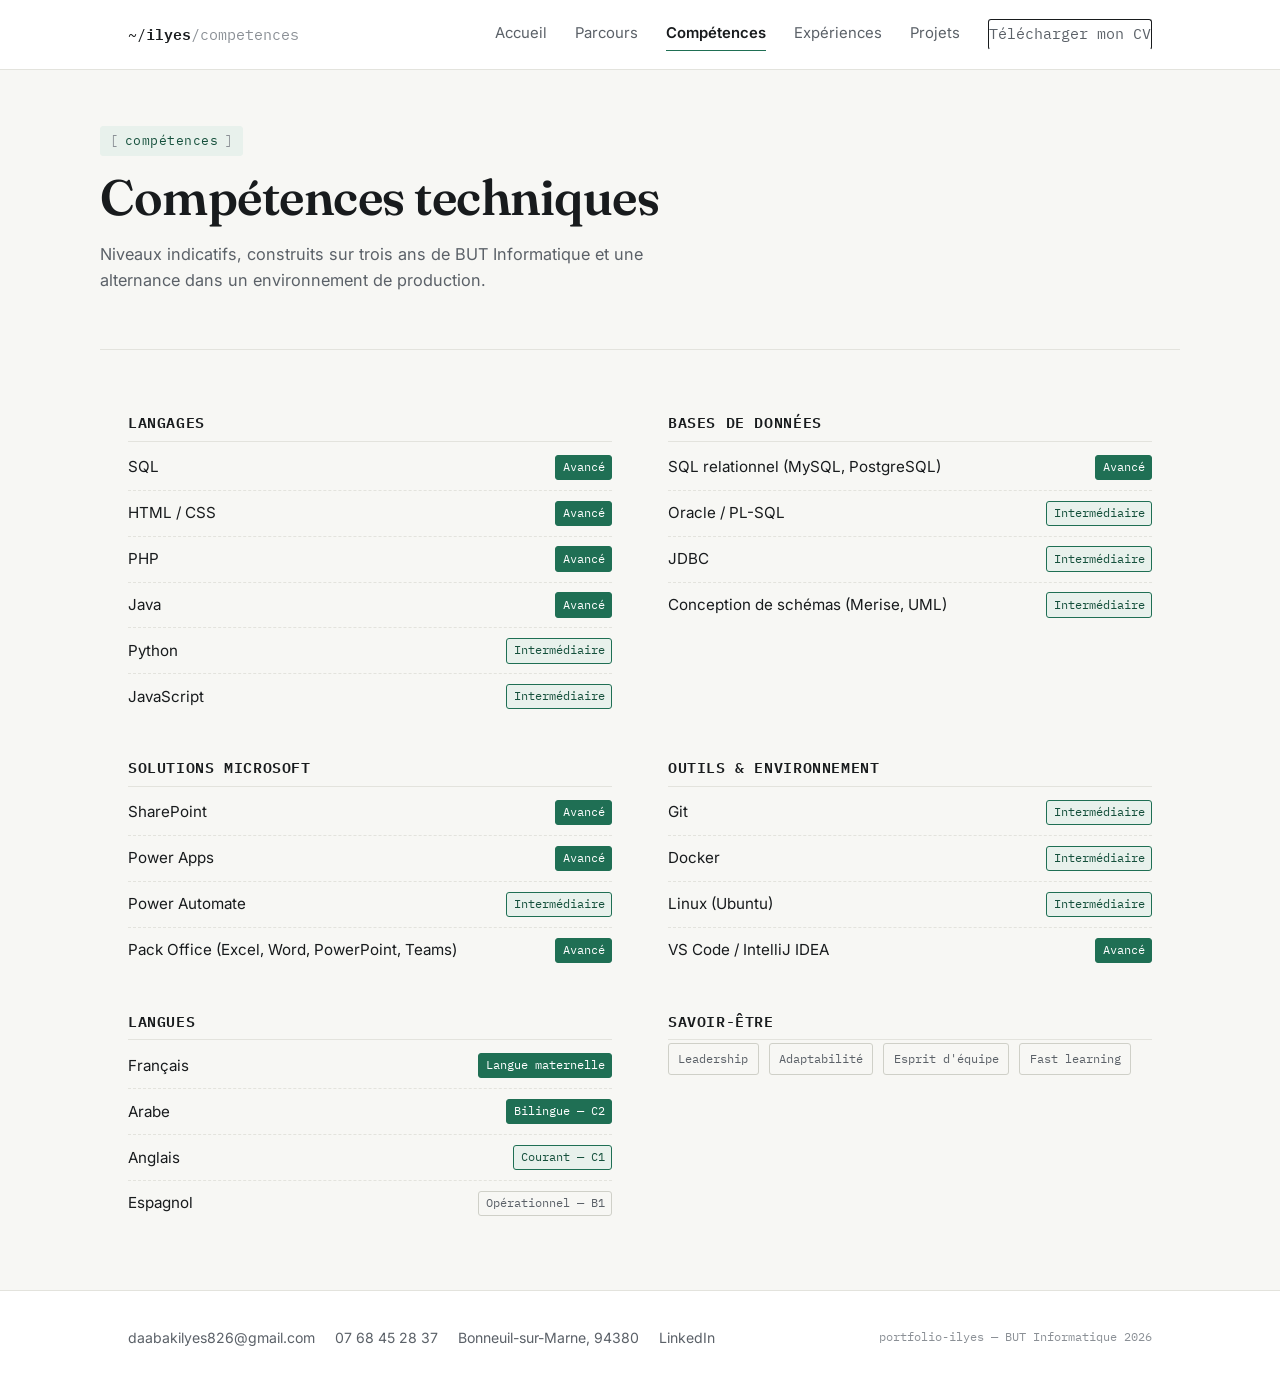
==== competences.html @ 2bcc943a "Premier commit du portfolio" ====
<!doctype html>
<html lang="fr">
<head>
<meta charset="UTF-8">
<meta name="viewport" content="width=device-width, initial-scale=1.0">
<title>Compétences — Daabak Ilyes</title>
<meta name="description" content="Langages, bases de données, outils Microsoft, outils de développement et langues maîtrisées par Daabak Ilyes.">
<link rel="preconnect" href="https://fonts.googleapis.com">
<link rel="preconnect" href="https://fonts.gstatic.com" crossorigin>
<link href="https://fonts.googleapis.com/css2?family=Fraunces:opsz,wght@9..144,300;9..144,600&family=Inter:wght@400;500;600&family=IBM+Plex+Mono:wght@400;500&display=swap" rel="stylesheet">
<link rel="stylesheet" href="assets/css/style.css">
</head>
<body>

<header class="site-header">
  <div class="nav-row">
    <div class="brand">~/<strong>ilyes</strong><span class="path-sep">/competences</span></div>
    <button class="nav-toggle" aria-expanded="false" aria-label="Ouvrir le menu">menu</button>
    <nav class="main-nav">
      <a href="index.html">Accueil</a>
      <a href="parcours.html">Parcours</a>
      <a href="competences.html" aria-current="page">Compétences</a>
      <a href="experiences.html">Expériences</a>
      <a href="projets.html">Projets</a>
      <a class="nav-cv" href="assets/docs/CV_Daabak_Ilyes.pdf" download>Télécharger mon CV</a>
    </nav>
  </div>
</header>

<main>

  <div class="page-head container">
    <span class="eyebrow">compétences</span>
    <h1>Compétences techniques</h1>
    <p>Niveaux indicatifs, construits sur trois ans de BUT Informatique et une alternance dans un environnement de production.</p>
  </div>

  <section class="section">
    <div class="container skills-grid">

      <div class="skill-group">
        <h3>Langages</h3>
        <div class="skill-row"><span>SQL</span><span class="level level-avance">Avancé</span></div>
        <div class="skill-row"><span>HTML / CSS</span><span class="level level-avance">Avancé</span></div>
        <div class="skill-row"><span>PHP</span><span class="level level-avance">Avancé</span></div>
        <div class="skill-row"><span>Java</span><span class="level level-avance">Avancé</span></div>
        <div class="skill-row"><span>Python</span><span class="level level-intermediaire">Intermédiaire</span></div>
        <div class="skill-row"><span>JavaScript</span><span class="level level-intermediaire">Intermédiaire</span></div>
      </div>

      <div class="skill-group">
        <h3>Bases de données</h3>
        <div class="skill-row"><span>SQL relationnel (MySQL, PostgreSQL)</span><span class="level level-avance">Avancé</span></div>
        <div class="skill-row"><span>Oracle / PL-SQL</span><span class="level level-intermediaire">Intermédiaire</span></div>
        <div class="skill-row"><span>JDBC</span><span class="level level-intermediaire">Intermédiaire</span></div>
        <div class="skill-row"><span>Conception de schémas (Merise, UML)</span><span class="level level-intermediaire">Intermédiaire</span></div>
      </div>

      <div class="skill-group">
        <h3>Solutions Microsoft</h3>
        <div class="skill-row"><span>SharePoint</span><span class="level level-avance">Avancé</span></div>
        <div class="skill-row"><span>Power Apps</span><span class="level level-avance">Avancé</span></div>
        <div class="skill-row"><span>Power Automate</span><span class="level level-intermediaire">Intermédiaire</span></div>
        <div class="skill-row"><span>Pack Office (Excel, Word, PowerPoint, Teams)</span><span class="level level-avance">Avancé</span></div>
      </div>

      <div class="skill-group">
        <h3>Outils & environnement</h3>
        <div class="skill-row"><span>Git</span><span class="level level-intermediaire">Intermédiaire</span></div>
        <div class="skill-row"><span>Docker</span><span class="level level-intermediaire">Intermédiaire</span></div>
        <div class="skill-row"><span>Linux (Ubuntu)</span><span class="level level-intermediaire">Intermédiaire</span></div>
        <div class="skill-row"><span>VS Code / IntelliJ IDEA</span><span class="level level-avance">Avancé</span></div>
      </div>

      <div class="skill-group">
        <h3>Langues</h3>
        <div class="skill-row"><span>Français</span><span class="level level-avance">Langue maternelle</span></div>
        <div class="skill-row"><span>Arabe</span><span class="level level-avance">Bilingue — C2</span></div>
        <div class="skill-row"><span>Anglais</span><span class="level level-intermediaire">Courant — C1</span></div>
        <div class="skill-row"><span>Espagnol</span><span class="level level-debutant">Opérationnel — B1</span></div>
      </div>

      <div class="skill-group">
        <h3>Savoir-être</h3>
        <div class="tagrow">
          <span class="tag">Leadership</span>
          <span class="tag">Adaptabilité</span>
          <span class="tag">Esprit d'équipe</span>
          <span class="tag">Fast learning</span>
        </div>
      </div>

    </div>
  </section>

</main>

<footer class="site-footer">
  <div class="container footer-grid">
    <div class="footer-contacts">
      <a href="mailto:daabakilyes826@gmail.com">daabakilyes826@gmail.com</a>
      <a href="tel:+33768452837">07 68 45 28 37</a>
      <span>Bonneuil-sur-Marne, 94380</span>
      <a href="https://www.linkedin.com/in/ilyes-daabak/" target="_blank" rel="noopener">LinkedIn</a>
    </div>
    <div class="footer-meta">portfolio-ilyes — BUT Informatique 2026</div>
  </div>
</footer>

<script src="assets/js/main.js"></script>
</body>
</html>
---- assets/css/style.css ----
/* =========================================================
   Daabak Ilyes — Portfolio
   Direction : sobre / académique, accents "data" (parcours AGED)
   ========================================================= */

:root{
  --bg:        #f7f7f4;
  --surface:   #ffffff;
  --ink:       #181b1d;
  --ink-soft:  #5b6168;
  --ink-faint: #8b9096;
  --line:      #e3e3dd;
  --line-strong: #cfd0c8;
  --accent:    #1f6f54;
  --accent-ink:#15503c;
  --accent-soft: #e8f1ec;
  --amber:     #b5712c;
  --amber-soft:#f6ece0;

  --font-display: "Fraunces", "Iowan Old Style", Georgia, serif;
  --font-body: "Inter", -apple-system, BlinkMacSystemFont, "Segoe UI", sans-serif;
  --font-mono: "IBM Plex Mono", "SFMono-Regular", Consolas, monospace;

  --maxw: 1080px;
  --radius: 3px;
}

*,*::before,*::after{ box-sizing:border-box; }
html{ scroll-behavior:smooth; }

body{
  margin:0;
  background:var(--bg);
  color:var(--ink);
  font-family:var(--font-body);
  font-size:16px;
  line-height:1.6;
  -webkit-font-smoothing:antialiased;
}

img{ max-width:100%; height:auto; display:block; }

a{ color:inherit; text-decoration:none; }

h1,h2,h3{
  font-family:var(--font-display);
  font-weight:600;
  line-height:1.15;
  margin:0 0 .5em;
  letter-spacing:-0.01em;
}

h1{ font-size:clamp(2.1rem, 4vw, 3.1rem); }
h2{ font-size:clamp(1.5rem, 2.6vw, 2rem); }
h3{ font-size:1.15rem; font-weight:600; }

p{ margin:0 0 1em; color:var(--ink-soft); }

.container{
  max-width:var(--maxw);
  margin:0 auto;
  padding:0 28px;
}

/* visible keyboard focus everywhere */
a:focus-visible, button:focus-visible, summary:focus-visible{
  outline:2px solid var(--accent);
  outline-offset:3px;
}

@media (prefers-reduced-motion: reduce){
  *{ animation:none !important; transition:none !important; scroll-behavior:auto !important; }
}

/* -----------------------------------------------------------
   Eyebrow / signature element : balise façon clé de données
   ----------------------------------------------------------- */
.eyebrow{
  display:inline-flex;
  align-items:center;
  gap:.5em;
  font-family:var(--font-mono);
  font-size:.8rem;
  letter-spacing:.04em;
  color:var(--accent-ink);
  background:var(--accent-soft);
  border:1px solid var(--accent-soft);
  padding:.3em .7em;
  border-radius:var(--radius);
  margin-bottom:1em;
}
.eyebrow::before{ content:"["; color:var(--ink-faint); }
.eyebrow::after{ content:"]"; color:var(--ink-faint); }

/* -----------------------------------------------------------
   Header / navigation — façon chemin de fichier
   ----------------------------------------------------------- */
.site-header{
  border-bottom:1px solid var(--line);
  background:var(--surface);
  position:sticky;
  top:0;
  z-index:20;
}
.nav-row{
  display:flex;
  align-items:center;
  justify-content:space-between;
  gap:24px;
  padding:18px 28px;
  max-width:var(--maxw);
  margin:0 auto;
}
.brand{
  font-family:var(--font-mono);
  font-size:.95rem;
  color:var(--ink);
  white-space:nowrap;
}
.brand .path-sep{ color:var(--ink-faint); }
.brand strong{ font-weight:600; }

.nav-toggle{
  display:none;
  font-family:var(--font-mono);
  font-size:.85rem;
  background:none;
  border:1px solid var(--line-strong);
  border-radius:var(--radius);
  padding:.45em .8em;
  color:var(--ink);
  cursor:pointer;
}

nav.main-nav{
  display:flex;
  align-items:center;
  gap:28px;
  flex-wrap:wrap;
}
nav.main-nav a{
  font-size:.93rem;
  color:var(--ink-soft);
  padding:4px 0;
  border-bottom:1px solid transparent;
}
nav.main-nav a:hover{ color:var(--ink); }
nav.main-nav a[aria-current="page"]{
  color:var(--ink);
  font-weight:600;
  border-bottom:1px solid var(--accent);
}
.nav-cv{
  font-family:var(--font-mono);
  font-size:.82rem;
  border:1px solid var(--ink);
  padding:.5em 1em;
  border-radius:var(--radius);
  white-space:nowrap;
  display:inline-flex;
  align-items:center;
  line-height:1.4;
  box-sizing:border-box;
}
.nav-cv:hover{ background:var(--ink); color:var(--surface); }

@media (max-width:760px){
  .nav-toggle{ display:inline-block; }
  nav.main-nav{
    display:none;
    flex-direction:column;
    align-items:flex-start;
    gap:14px;
    width:100%;
    padding:16px 28px 22px;
    border-top:1px solid var(--line);
  }
  nav.main-nav.is-open{ display:flex; }
  .nav-row{ flex-wrap:wrap; }
}

/* -----------------------------------------------------------
   Hero
   ----------------------------------------------------------- */
.hero{
  padding:64px 0 56px;
  border-bottom:1px solid var(--line);
}
.hero-grid{
  display:grid;
  grid-template-columns:1.1fr .9fr;
  gap:48px;
  align-items:center;
}
.hero h1{ margin-bottom:.2em; }
.hero .role{
  font-family:var(--font-mono);
  font-size:1rem;
  color:var(--accent-ink);
  margin-bottom:1.1em;
}
.hero p.lead{
  font-size:1.05rem;
  max-width:46ch;
}
.cta-row{
  display:flex;
  gap:14px;
  flex-wrap:wrap;
  margin-top:1.6em;
}
.btn{
  font-family:var(--font-mono);
  font-size:.88rem;
  padding:.8em 1.3em;
  border-radius:var(--radius);
  border:1px solid var(--ink);
  display:inline-block;
}
.btn-primary{ background:var(--ink); color:var(--surface); }
.btn-primary:hover{ background:var(--accent-ink); border-color:var(--accent-ink); }
.btn-ghost{ background:transparent; color:var(--ink); }
.btn-ghost:hover{ border-color:var(--accent); color:var(--accent-ink); }

.portrait-frame{
  border:1px solid var(--line-strong);
  border-radius:var(--radius);
  padding:10px;
  background:var(--surface);
}
.portrait-frame img{ border-radius:2px; }

@media (max-width:760px){
  .hero-grid{ grid-template-columns:1fr; }
  .portrait-frame{ max-width:320px; margin:0 auto; }
}

/* -----------------------------------------------------------
   Stat table (style "table de données")
   ----------------------------------------------------------- */
.stat-table{
  display:grid;
  grid-template-columns:repeat(4,1fr);
  border-top:1px solid var(--line);
  border-left:1px solid var(--line);
}
.stat-cell{
  border-right:1px solid var(--line);
  border-bottom:1px solid var(--line);
  padding:20px 18px;
  background:var(--surface);
}
.stat-cell .num{
  font-family:var(--font-mono);
  font-size:1.7rem;
  color:var(--accent-ink);
  display:block;
}
.stat-cell .label{
  font-size:.85rem;
  color:var(--ink-soft);
}
@media (max-width:700px){
  .stat-table{ grid-template-columns:repeat(2,1fr); }
}

/* -----------------------------------------------------------
   Generic section
   ----------------------------------------------------------- */
.section{ padding:64px 0; }
.section + .section{ border-top:1px solid var(--line); }
.section-head{ max-width:62ch; margin-bottom:2.4em; }
.section-head p{ font-size:1.02rem; }

/* -----------------------------------------------------------
   Timeline (parcours / expériences)
   ----------------------------------------------------------- */
.timeline{
  border-left:1px solid var(--line-strong);
  margin-left:6px;
}
.tl-item{
  position:relative;
  padding:0 0 44px 32px;
}
.tl-item:last-child{ padding-bottom:4px; }
.tl-item::before{
  content:"";
  position:absolute;
  left:-5px;
  top:6px;
  width:9px;
  height:9px;
  border-radius:50%;
  background:var(--surface);
  border:2px solid var(--accent);
}
.tl-item.is-current::before{ background:var(--accent); }
.tl-date{
  font-family:var(--font-mono);
  font-size:.85rem;
  color:var(--accent-ink);
  background:var(--accent-soft);
  display:inline-block;
  padding:.2em .6em;
  border-radius:var(--radius);
  margin-bottom:.6em;
}
.tl-item h3{ margin-bottom:.2em; }
.tl-org{
  font-size:.92rem;
  color:var(--ink-soft);
  margin-bottom:.7em;
}
.tl-item ul{ margin:.6em 0 0; padding-left:1.1em; color:var(--ink-soft); }
.tl-item li{ margin-bottom:.35em; }
.tag-current{
  font-family:var(--font-mono);
  font-size:.72rem;
  color:var(--amber);
  border:1px solid var(--amber);
  background:var(--amber-soft);
  padding:.1em .5em;
  border-radius:var(--radius);
  margin-left:.6em;
  vertical-align:middle;
}

/* -----------------------------------------------------------
   Compétences — listes type "table de données" + badges
   ----------------------------------------------------------- */
.skills-grid{
  display:grid;
  grid-template-columns:1fr 1fr;
  gap:40px 56px;
}
.skill-group h3{
  font-family:var(--font-mono);
  font-size:.95rem;
  text-transform:uppercase;
  letter-spacing:.04em;
  color:var(--ink);
  border-bottom:1px solid var(--line);
  padding-bottom:.6em;
  margin-bottom:.2em;
}
.skill-row{
  display:flex;
  align-items:center;
  justify-content:space-between;
  padding:.65em 0;
  border-bottom:1px dashed var(--line);
  font-size:.95rem;
}
.skill-row:last-child{ border-bottom:none; }
.level{
  font-family:var(--font-mono);
  font-size:.74rem;
  padding:.18em .55em;
  border-radius:var(--radius);
  white-space:nowrap;
  border:1px solid var(--line-strong);
  color:var(--ink-soft);
}
.level-avance{ background:var(--accent); border-color:var(--accent); color:#fff; }
.level-intermediaire{ background:var(--accent-soft); border-color:var(--accent); color:var(--accent-ink); }
.level-debutant{ background:transparent; }

.tagrow{ display:flex; flex-wrap:wrap; gap:10px; }
.tagrow .tag{
  font-family:var(--font-mono);
  font-size:.78rem;
  padding:.4em .75em;
  border:1px solid var(--line-strong);
  border-radius:var(--radius);
  color:var(--ink-soft);
}

@media (max-width:760px){
  .skills-grid{ grid-template-columns:1fr; }
}

/* -----------------------------------------------------------
   Projets — cartes
   ----------------------------------------------------------- */
.card-grid{
  display:grid;
  grid-template-columns:1fr 1fr;
  gap:24px;
}
.card{
  background:var(--surface);
  border:1px solid var(--line);
  border-radius:var(--radius);
  padding:26px 26px 22px;
  display:flex;
  flex-direction:column;
}
.card:hover{ border-color:var(--accent); }
.card .card-eyebrow{
  font-family:var(--font-mono);
  font-size:.74rem;
  color:var(--ink-faint);
  margin-bottom:.6em;
}
.card h3{ margin-bottom:.5em; }
.card p{ font-size:.94rem; flex:1; }
.stack{
  display:flex;
  flex-wrap:wrap;
  gap:8px;
  margin-top:1em;
  padding-top:1em;
  border-top:1px dashed var(--line);
}
.stack span{
  font-family:var(--font-mono);
  font-size:.72rem;
  color:var(--ink-soft);
  background:var(--bg);
  border:1px solid var(--line);
  padding:.25em .55em;
  border-radius:var(--radius);
}
@media (max-width:760px){
  .card-grid{ grid-template-columns:1fr; }
}

/* -----------------------------------------------------------
   About block (index)
   ----------------------------------------------------------- */
.about-grid{
  display:grid;
  grid-template-columns:.8fr 1.2fr;
  gap:48px;
}
.about-grid h2{ margin-bottom:.6em; }
.interests{
  margin-top:1.4em;
  padding-top:1.4em;
  border-top:1px solid var(--line);
}
.interests .label{
  font-family:var(--font-mono);
  font-size:.78rem;
  color:var(--ink-faint);
  margin-bottom:.7em;
  display:block;
}
@media (max-width:760px){
  .about-grid{ grid-template-columns:1fr; }
}

/* -----------------------------------------------------------
   Footer
   ----------------------------------------------------------- */
.site-footer{
  border-top:1px solid var(--line);
  background:var(--surface);
  padding:36px 0 28px;
  margin-top:0;
}
.footer-grid{
  display:flex;
  justify-content:space-between;
  flex-wrap:wrap;
  gap:24px;
  font-size:.88rem;
  color:var(--ink-soft);
}
.footer-grid a:hover{ color:var(--accent-ink); }
.footer-meta{
  font-family:var(--font-mono);
  font-size:.78rem;
  color:var(--ink-faint);
}
.footer-contacts{
  display:flex;
  gap:20px;
  flex-wrap:wrap;
}

/* page-top spacer for non-hero pages */
.page-head{
  padding:56px 0 40px;
  border-bottom:1px solid var(--line);
}
.page-head h1{ margin-bottom:.3em; }
.page-head p{ max-width:60ch; font-size:1.02rem; }
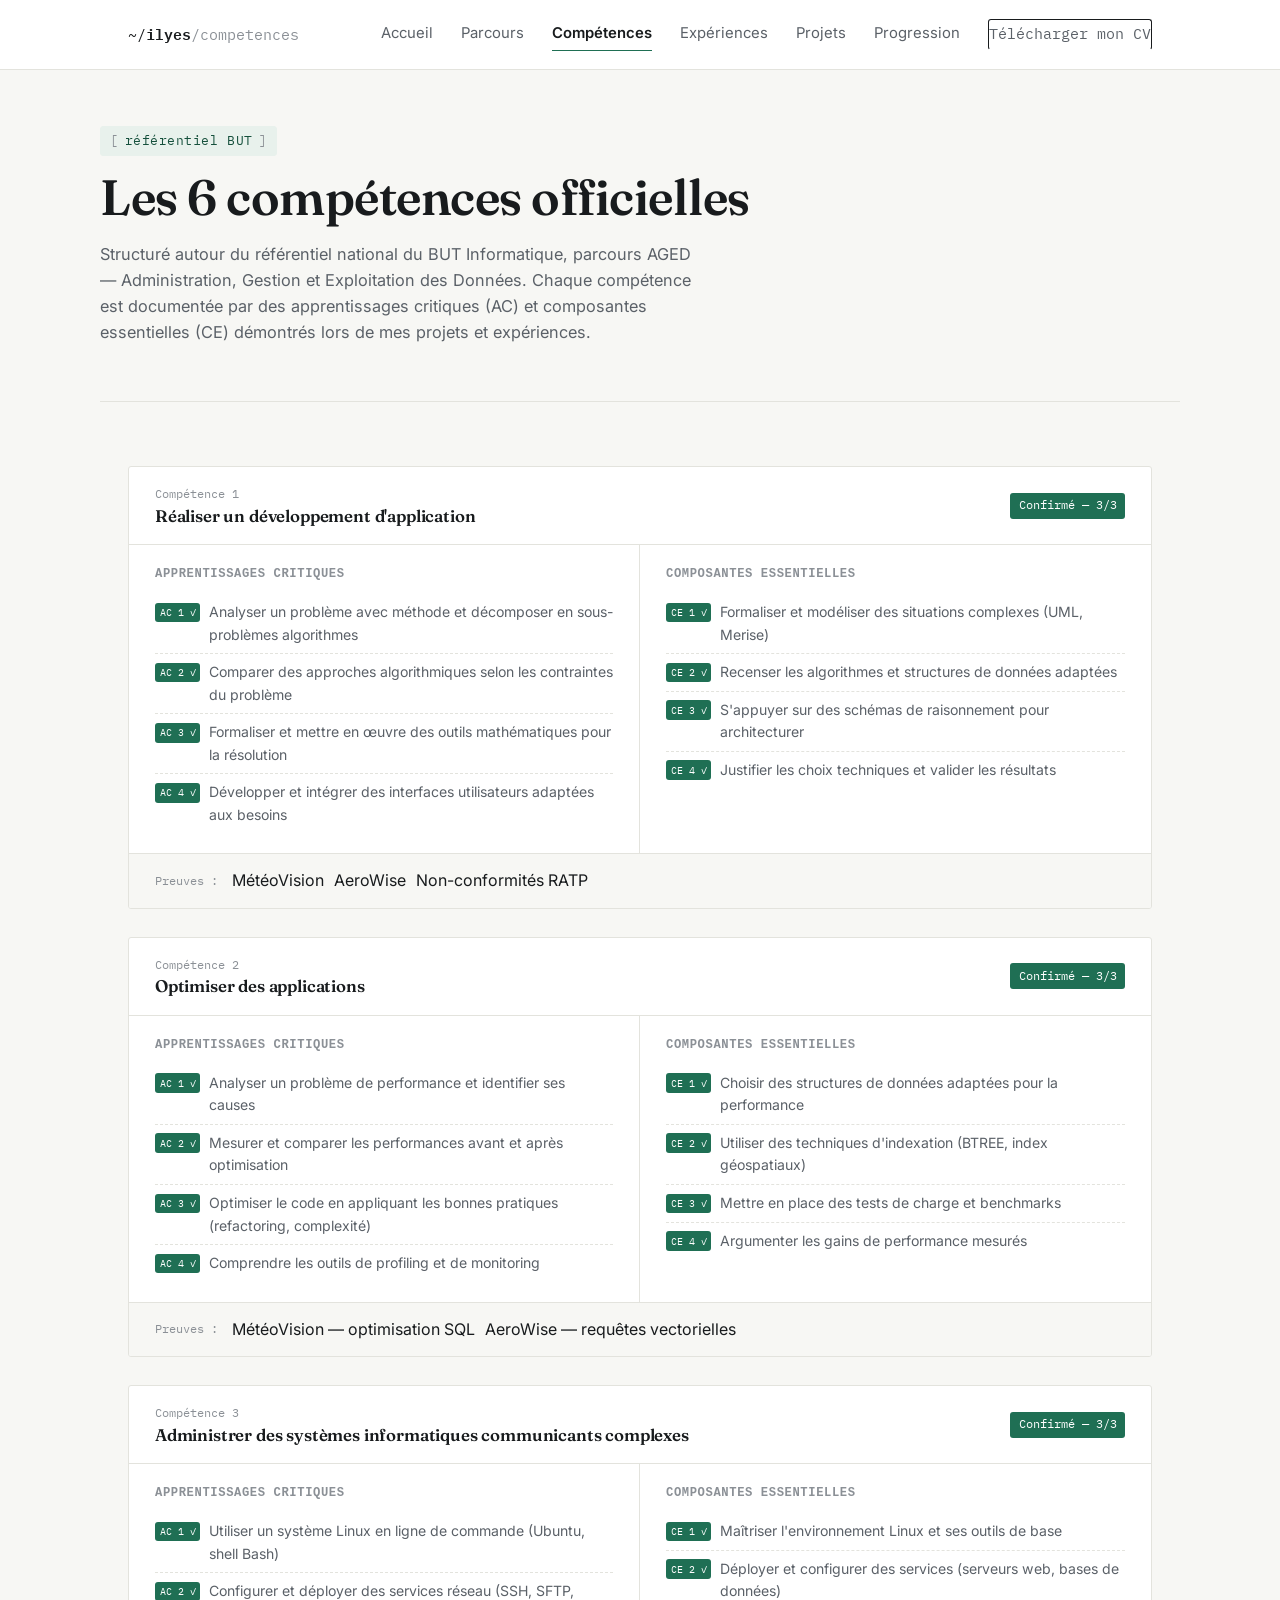
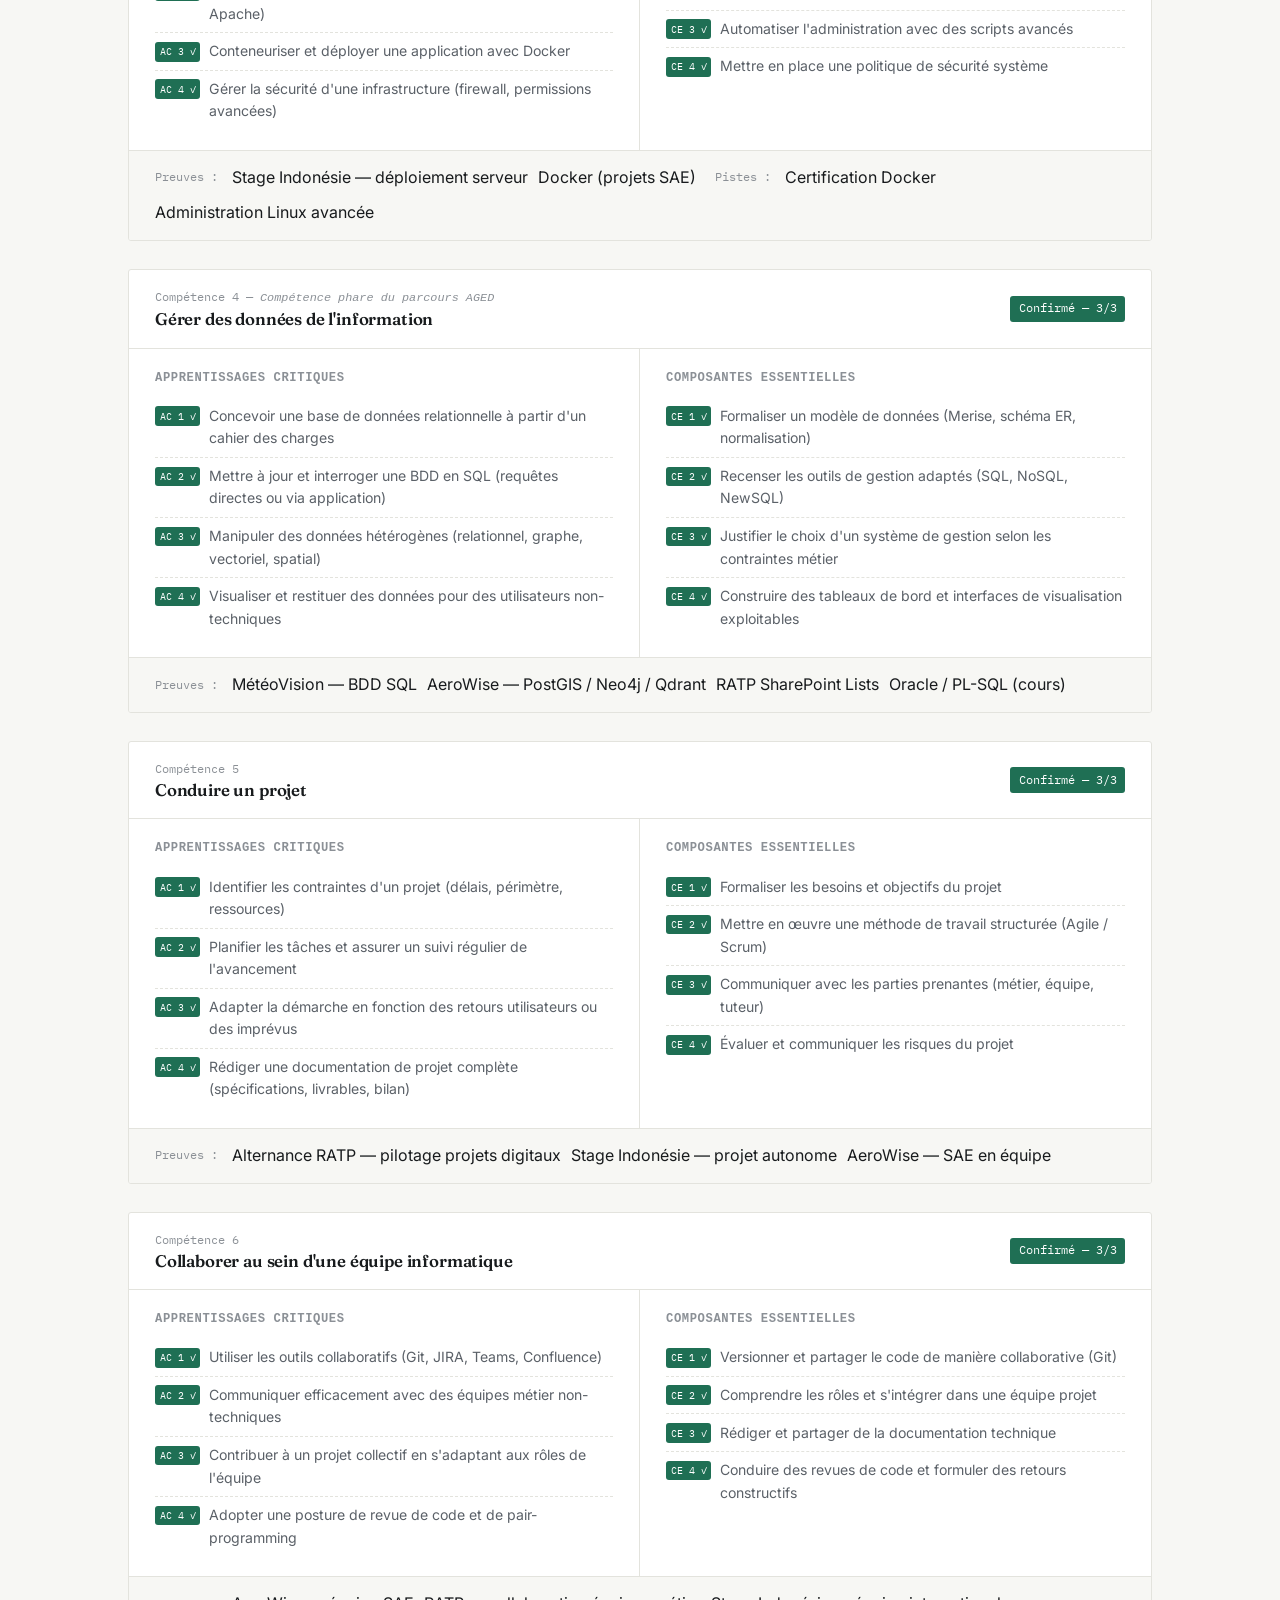
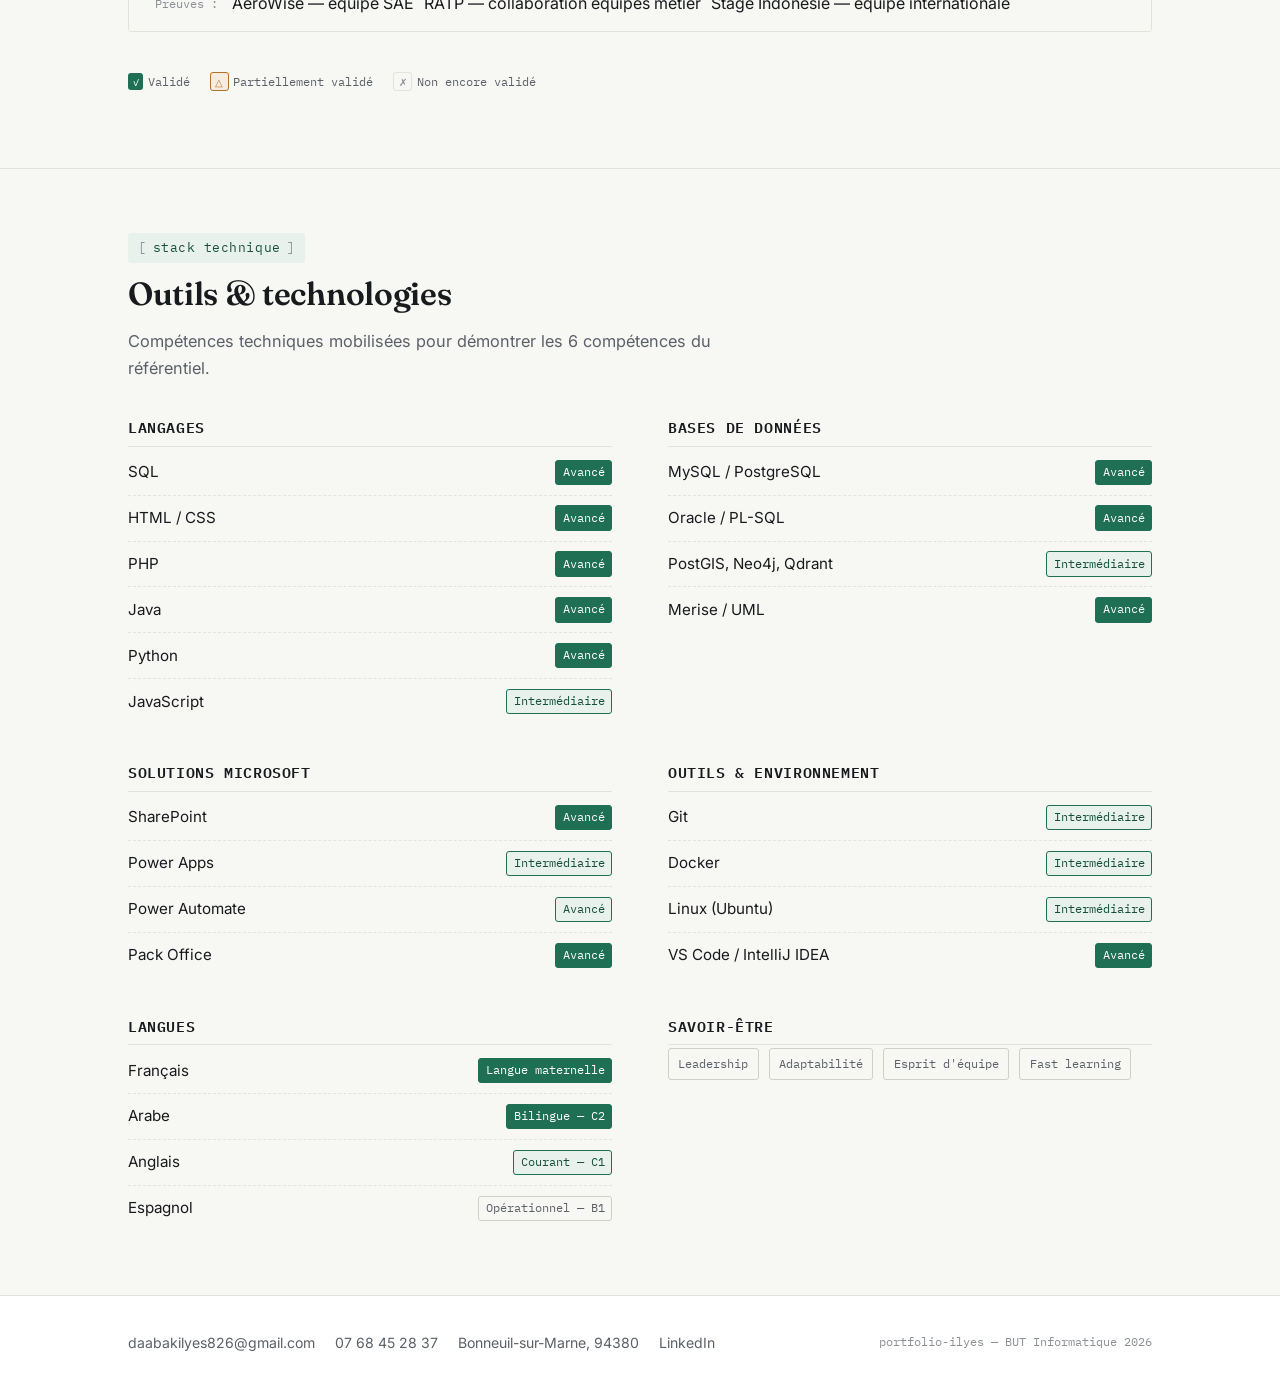
==== commit 5b72333a: "remplacer" ====
--- a/competences.html
+++ b/competences.html
@@ -4,7 +4,7 @@
 <meta charset="UTF-8">
 <meta name="viewport" content="width=device-width, initial-scale=1.0">
 <title>Compétences — Daabak Ilyes</title>
-<meta name="description" content="Langages, bases de données, outils Microsoft, outils de développement et langues maîtrisées par Daabak Ilyes.">
+<meta name="description" content="Les 6 compétences officielles du BUT Informatique (parcours AGED) démontrées par Daabak Ilyes.">
 <link rel="preconnect" href="https://fonts.googleapis.com">
 <link rel="preconnect" href="https://fonts.gstatic.com" crossorigin>
 <link href="https://fonts.googleapis.com/css2?family=Fraunces:opsz,wght@9..144,300;9..144,600&family=Inter:wght@400;500;600&family=IBM+Plex+Mono:wght@400;500&display=swap" rel="stylesheet">
@@ -22,6 +22,7 @@
       <a href="competences.html" aria-current="page">Compétences</a>
       <a href="experiences.html">Expériences</a>
       <a href="projets.html">Projets</a>
+      <a href="progression.html">Progression</a>
       <a class="nav-cv" href="assets/docs/CV_Daabak_Ilyes.pdf" download>Télécharger mon CV</a>
     </nav>
   </div>
@@ -30,66 +31,280 @@
 <main>
 
   <div class="page-head container">
-    <span class="eyebrow">compétences</span>
-    <h1>Compétences techniques</h1>
-    <p>Niveaux indicatifs, construits sur trois ans de BUT Informatique et une alternance dans un environnement de production.</p>
+    <span class="eyebrow">référentiel BUT</span>
+    <h1>Les 6 compétences officielles</h1>
+    <p>Structuré autour du référentiel national du BUT Informatique, parcours AGED — Administration, Gestion et Exploitation des Données. Chaque compétence est documentée par des apprentissages critiques (AC) et composantes essentielles (CE) démontrés lors de mes projets et expériences.</p>
   </div>
 
   <section class="section">
-    <div class="container skills-grid">
-
-      <div class="skill-group">
-        <h3>Langages</h3>
-        <div class="skill-row"><span>SQL</span><span class="level level-avance">Avancé</span></div>
-        <div class="skill-row"><span>HTML / CSS</span><span class="level level-avance">Avancé</span></div>
-        <div class="skill-row"><span>PHP</span><span class="level level-avance">Avancé</span></div>
-        <div class="skill-row"><span>Java</span><span class="level level-avance">Avancé</span></div>
-        <div class="skill-row"><span>Python</span><span class="level level-intermediaire">Intermédiaire</span></div>
-        <div class="skill-row"><span>JavaScript</span><span class="level level-intermediaire">Intermédiaire</span></div>
-      </div>
-
-      <div class="skill-group">
-        <h3>Bases de données</h3>
-        <div class="skill-row"><span>SQL relationnel (MySQL, PostgreSQL)</span><span class="level level-avance">Avancé</span></div>
-        <div class="skill-row"><span>Oracle / PL-SQL</span><span class="level level-intermediaire">Intermédiaire</span></div>
-        <div class="skill-row"><span>JDBC</span><span class="level level-intermediaire">Intermédiaire</span></div>
-        <div class="skill-row"><span>Conception de schémas (Merise, UML)</span><span class="level level-intermediaire">Intermédiaire</span></div>
-      </div>
-
-      <div class="skill-group">
-        <h3>Solutions Microsoft</h3>
-        <div class="skill-row"><span>SharePoint</span><span class="level level-avance">Avancé</span></div>
-        <div class="skill-row"><span>Power Apps</span><span class="level level-avance">Avancé</span></div>
-        <div class="skill-row"><span>Power Automate</span><span class="level level-intermediaire">Intermédiaire</span></div>
-        <div class="skill-row"><span>Pack Office (Excel, Word, PowerPoint, Teams)</span><span class="level level-avance">Avancé</span></div>
-      </div>
-
-      <div class="skill-group">
-        <h3>Outils & environnement</h3>
-        <div class="skill-row"><span>Git</span><span class="level level-intermediaire">Intermédiaire</span></div>
-        <div class="skill-row"><span>Docker</span><span class="level level-intermediaire">Intermédiaire</span></div>
-        <div class="skill-row"><span>Linux (Ubuntu)</span><span class="level level-intermediaire">Intermédiaire</span></div>
-        <div class="skill-row"><span>VS Code / IntelliJ IDEA</span><span class="level level-avance">Avancé</span></div>
-      </div>
-
-      <div class="skill-group">
-        <h3>Langues</h3>
-        <div class="skill-row"><span>Français</span><span class="level level-avance">Langue maternelle</span></div>
-        <div class="skill-row"><span>Arabe</span><span class="level level-avance">Bilingue — C2</span></div>
-        <div class="skill-row"><span>Anglais</span><span class="level level-intermediaire">Courant — C1</span></div>
-        <div class="skill-row"><span>Espagnol</span><span class="level level-debutant">Opérationnel — B1</span></div>
-      </div>
-
-      <div class="skill-group">
-        <h3>Savoir-être</h3>
-        <div class="tagrow">
-          <span class="tag">Leadership</span>
-          <span class="tag">Adaptabilité</span>
-          <span class="tag">Esprit d'équipe</span>
-          <span class="tag">Fast learning</span>
-        </div>
-      </div>
-
+    <div class="container">
+
+      <!-- C1 -->
+      <div class="comp-block">
+        <div class="comp-header">
+          <div>
+            <div class="comp-num">Compétence 1</div>
+            <h3>Réaliser un développement d'application</h3>
+          </div>
+          <span class="level-badge lvl-confirmed">Confirmé — 3/3</span>
+        </div>
+        <div class="comp-body">
+          <div class="comp-col">
+            <h4>Apprentissages Critiques</h4>
+            <div class="ac-row"><span class="ac-tag ok">AC 1 ✓</span><span>Analyser un problème avec méthode et décomposer en sous-problèmes algorithmes</span></div>
+            <div class="ac-row"><span class="ac-tag ok">AC 2 ✓</span><span>Comparer des approches algorithmiques selon les contraintes du problème</span></div>
+            <div class="ac-row"><span class="ac-tag ok">AC 3 ✓</span><span>Formaliser et mettre en œuvre des outils mathématiques pour la résolution</span></div>
+            <div class="ac-row"><span class="ac-tag ok">AC 4 ✓</span><span>Développer et intégrer des interfaces utilisateurs adaptées aux besoins</span></div>
+          </div>
+          <div class="comp-col">
+            <h4>Composantes Essentielles</h4>
+            <div class="ac-row"><span class="ac-tag ok">CE 1 ✓</span><span>Formaliser et modéliser des situations complexes (UML, Merise)</span></div>
+            <div class="ac-row"><span class="ac-tag ok">CE 2 ✓</span><span>Recenser les algorithmes et structures de données adaptées</span></div>
+            <div class="ac-row"><span class="ac-tag ok">CE 3 ✓</span><span>S'appuyer sur des schémas de raisonnement pour architecturer</span></div>
+            <div class="ac-row"><span class="ac-tag ok">CE 4 ✓</span><span>Justifier les choix techniques et valider les résultats</span></div>
+          </div>
+        </div>
+        <div class="comp-footer">
+          <span class="label">Preuves :</span>
+          <span class="tag">MétéoVision</span>
+          <span class="tag">AeroWise</span>
+          <span class="tag">Non-conformités RATP</span>
+        </div>
+      </div>
+
+      <!-- C2 -->
+      <div class="comp-block">
+        <div class="comp-header">
+          <div>
+            <div class="comp-num">Compétence 2</div>
+            <h3>Optimiser des applications</h3>
+          </div>
+          <span class="level-badge lvl-confirmed">Confirmé — 3/3</span>
+        </div>
+        <div class="comp-body">
+          <div class="comp-col">
+            <h4>Apprentissages Critiques</h4>
+            <div class="ac-row"><span class="ac-tag ok">AC 1 ✓</span><span>Analyser un problème de performance et identifier ses causes</span></div>
+            <div class="ac-row"><span class="ac-tag ok">AC 2 ✓</span><span>Mesurer et comparer les performances avant et après optimisation</span></div>
+            <div class="ac-row"><span class="ac-tag ok">AC 3 ✓</span><span>Optimiser le code en appliquant les bonnes pratiques (refactoring, complexité)</span></div>
+            <div class="ac-row"><span class="ac-tag ok">AC 4 ✓</span><span>Comprendre les outils de profiling et de monitoring</span></div>
+          </div>
+          <div class="comp-col">
+            <h4>Composantes Essentielles</h4>
+            <div class="ac-row"><span class="ac-tag ok">CE 1 ✓</span><span>Choisir des structures de données adaptées pour la performance</span></div>
+            <div class="ac-row"><span class="ac-tag ok">CE 2 ✓</span><span>Utiliser des techniques d'indexation (BTREE, index géospatiaux)</span></div>
+            <div class="ac-row"><span class="ac-tag ok">CE 3 ✓</span><span>Mettre en place des tests de charge et benchmarks</span></div>
+            <div class="ac-row"><span class="ac-tag ok">CE 4 ✓</span><span>Argumenter les gains de performance mesurés</span></div>
+          </div>
+        </div>
+        <div class="comp-footer">
+          <span class="label">Preuves :</span>
+          <span class="tag">MétéoVision — optimisation SQL</span>
+          <span class="tag">AeroWise — requêtes vectorielles</span>
+        </div>
+      </div>
+
+      <!-- C3 -->
+      <div class="comp-block">
+        <div class="comp-header">
+          <div>
+            <div class="comp-num">Compétence 3</div>
+            <h3>Administrer des systèmes informatiques communicants complexes</h3>
+          </div>
+          <span class="level-badge lvl-confirmed">Confirmé — 3/3</span>
+        </div>
+        <div class="comp-body">
+          <div class="comp-col">
+            <h4>Apprentissages Critiques</h4>
+            <div class="ac-row"><span class="ac-tag ok">AC 1 ✓</span><span>Utiliser un système Linux en ligne de commande (Ubuntu, shell Bash)</span></div>
+            <div class="ac-row"><span class="ac-tag ok">AC 2 ✓</span><span>Configurer et déployer des services réseau (SSH, SFTP, Apache)</span></div>
+            <div class="ac-row"><span class="ac-tag ok">AC 3 ✓</span><span>Conteneuriser et déployer une application avec Docker</span></div>
+            <div class="ac-row"><span class="ac-tag ok">AC 4 ✓</span><span>Gérer la sécurité d'une infrastructure (firewall, permissions avancées)</span></div>
+          </div>
+          <div class="comp-col">
+            <h4>Composantes Essentielles</h4>
+            <div class="ac-row"><span class="ac-tag ok">CE 1 ✓</span><span>Maîtriser l'environnement Linux et ses outils de base</span></div>
+            <div class="ac-row"><span class="ac-tag ok">CE 2 ✓</span><span>Déployer et configurer des services (serveurs web, bases de données)</span></div>
+            <div class="ac-row"><span class="ac-tag ok">CE 3 ✓</span><span>Automatiser l'administration avec des scripts avancés</span></div>
+            <div class="ac-row"><span class="ac-tag ok">CE 4 ✓</span><span>Mettre en place une politique de sécurité système</span></div>
+          </div>
+        </div>
+        <div class="comp-footer">
+          <span class="label">Preuves :</span>
+          <span class="tag">Stage Indonésie — déploiement serveur</span>
+          <span class="tag">Docker (projets SAE)</span>
+          <span class="label" style="margin-left:.8em;">Pistes :</span>
+          <span class="tag">Certification Docker</span>
+          <span class="tag">Administration Linux avancée</span>
+        </div>
+      </div>
+
+      <!-- C4 — compétence phare AGED -->
+      <div class="comp-block">
+        <div class="comp-header">
+          <div>
+            <div class="comp-num">Compétence 4 — <em>Compétence phare du parcours AGED</em></div>
+            <h3>Gérer des données de l'information</h3>
+          </div>
+          <span class="level-badge lvl-confirmed">Confirmé — 3/3</span>
+        </div>
+        <div class="comp-body">
+          <div class="comp-col">
+            <h4>Apprentissages Critiques</h4>
+            <div class="ac-row"><span class="ac-tag ok">AC 1 ✓</span><span>Concevoir une base de données relationnelle à partir d'un cahier des charges</span></div>
+            <div class="ac-row"><span class="ac-tag ok">AC 2 ✓</span><span>Mettre à jour et interroger une BDD en SQL (requêtes directes ou via application)</span></div>
+            <div class="ac-row"><span class="ac-tag ok">AC 3 ✓</span><span>Manipuler des données hétérogènes (relationnel, graphe, vectoriel, spatial)</span></div>
+            <div class="ac-row"><span class="ac-tag ok">AC 4 ✓</span><span>Visualiser et restituer des données pour des utilisateurs non-techniques</span></div>
+          </div>
+          <div class="comp-col">
+            <h4>Composantes Essentielles</h4>
+            <div class="ac-row"><span class="ac-tag ok">CE 1 ✓</span><span>Formaliser un modèle de données (Merise, schéma ER, normalisation)</span></div>
+            <div class="ac-row"><span class="ac-tag ok">CE 2 ✓</span><span>Recenser les outils de gestion adaptés (SQL, NoSQL, NewSQL)</span></div>
+            <div class="ac-row"><span class="ac-tag ok">CE 3 ✓</span><span>Justifier le choix d'un système de gestion selon les contraintes métier</span></div>
+            <div class="ac-row"><span class="ac-tag ok">CE 4 ✓</span><span>Construire des tableaux de bord et interfaces de visualisation exploitables</span></div>
+          </div>
+        </div>
+        <div class="comp-footer">
+          <span class="label">Preuves :</span>
+          <span class="tag">MétéoVision — BDD SQL</span>
+          <span class="tag">AeroWise — PostGIS / Neo4j / Qdrant</span>
+          <span class="tag">RATP SharePoint Lists</span>
+          <span class="tag">Oracle / PL-SQL (cours)</span>
+        </div>
+      </div>
+
+      <!-- C5 -->
+      <div class="comp-block">
+        <div class="comp-header">
+          <div>
+            <div class="comp-num">Compétence 5</div>
+            <h3>Conduire un projet</h3>
+          </div>
+          <span class="level-badge lvl-confirmed">Confirmé — 3/3</span>
+        </div>
+        <div class="comp-body">
+          <div class="comp-col">
+            <h4>Apprentissages Critiques</h4>
+            <div class="ac-row"><span class="ac-tag ok">AC 1 ✓</span><span>Identifier les contraintes d'un projet (délais, périmètre, ressources)</span></div>
+            <div class="ac-row"><span class="ac-tag ok">AC 2 ✓</span><span>Planifier les tâches et assurer un suivi régulier de l'avancement</span></div>
+            <div class="ac-row"><span class="ac-tag ok">AC 3 ✓</span><span>Adapter la démarche en fonction des retours utilisateurs ou des imprévus</span></div>
+            <div class="ac-row"><span class="ac-tag ok">AC 4 ✓</span><span>Rédiger une documentation de projet complète (spécifications, livrables, bilan)</span></div>
+          </div>
+          <div class="comp-col">
+            <h4>Composantes Essentielles</h4>
+            <div class="ac-row"><span class="ac-tag ok">CE 1 ✓</span><span>Formaliser les besoins et objectifs du projet</span></div>
+            <div class="ac-row"><span class="ac-tag ok">CE 2 ✓</span><span>Mettre en œuvre une méthode de travail structurée (Agile / Scrum)</span></div>
+            <div class="ac-row"><span class="ac-tag ok">CE 3 ✓</span><span>Communiquer avec les parties prenantes (métier, équipe, tuteur)</span></div>
+            <div class="ac-row"><span class="ac-tag ok">CE 4 ✓</span><span>Évaluer et communiquer les risques du projet</span></div>
+          </div>
+        </div>
+        <div class="comp-footer">
+          <span class="label">Preuves :</span>
+          <span class="tag">Alternance RATP — pilotage projets digitaux</span>
+          <span class="tag">Stage Indonésie — projet autonome</span>
+          <span class="tag">AeroWise — SAE en équipe</span>
+        </div>
+      </div>
+
+      <!-- C6 -->
+      <div class="comp-block">
+        <div class="comp-header">
+          <div>
+            <div class="comp-num">Compétence 6</div>
+            <h3>Collaborer au sein d'une équipe informatique</h3>
+          </div>
+          <span class="level-badge lvl-confirmed">Confirmé — 3/3</span>
+        </div>
+        <div class="comp-body">
+          <div class="comp-col">
+            <h4>Apprentissages Critiques</h4>
+            <div class="ac-row"><span class="ac-tag ok">AC 1 ✓</span><span>Utiliser les outils collaboratifs (Git, JIRA, Teams, Confluence)</span></div>
+            <div class="ac-row"><span class="ac-tag ok">AC 2 ✓</span><span>Communiquer efficacement avec des équipes métier non-techniques</span></div>
+            <div class="ac-row"><span class="ac-tag ok">AC 3 ✓</span><span>Contribuer à un projet collectif en s'adaptant aux rôles de l'équipe</span></div>
+            <div class="ac-row"><span class="ac-tag ok">AC 4 ✓</span><span>Adopter une posture de revue de code et de pair-programming</span></div>
+          </div>
+          <div class="comp-col">
+            <h4>Composantes Essentielles</h4>
+            <div class="ac-row"><span class="ac-tag ok">CE 1 ✓</span><span>Versionner et partager le code de manière collaborative (Git)</span></div>
+            <div class="ac-row"><span class="ac-tag ok">CE 2 ✓</span><span>Comprendre les rôles et s'intégrer dans une équipe projet</span></div>
+            <div class="ac-row"><span class="ac-tag ok">CE 3 ✓</span><span>Rédiger et partager de la documentation technique</span></div>
+            <div class="ac-row"><span class="ac-tag ok">CE 4 ✓</span><span>Conduire des revues de code et formuler des retours constructifs</span></div>
+          </div>
+        </div>
+        <div class="comp-footer">
+          <span class="label">Preuves :</span>
+          <span class="tag">AeroWise — équipe SAE</span>
+          <span class="tag">RATP — collaboration équipes métier</span>
+          <span class="tag">Stage Indonésie — équipe internationale</span>
+        </div>
+      </div>
+
+      <!-- Légende -->
+      <div style="display:flex;gap:20px;flex-wrap:wrap;padding:12px 0;font-family:var(--font-mono);font-size:.78rem;color:var(--ink-soft);">
+        <span><span class="ac-tag ok" style="margin-right:.4em;">✓</span>Validé</span>
+        <span><span class="ac-tag partial" style="margin-right:.4em;">△</span>Partiellement validé</span>
+        <span><span class="ac-tag no" style="margin-right:.4em;">✗</span>Non encore validé</span>
+      </div>
+
+    </div>
+  </section>
+
+  <!-- Compétences techniques (conservées pour référence) -->
+  <section class="section">
+    <div class="container">
+      <div class="section-head">
+        <span class="eyebrow">stack technique</span>
+        <h2>Outils & technologies</h2>
+        <p>Compétences techniques mobilisées pour démontrer les 6 compétences du référentiel.</p>
+      </div>
+      <div class="skills-grid">
+        <div class="skill-group">
+          <h3>Langages</h3>
+          <div class="skill-row"><span>SQL</span><span class="level level-avance">Avancé</span></div>
+          <div class="skill-row"><span>HTML / CSS</span><span class="level level-avance">Avancé</span></div>
+          <div class="skill-row"><span>PHP</span><span class="level level-avance">Avancé</span></div>
+          <div class="skill-row"><span>Java</span><span class="level level-avance">Avancé</span></div>
+          <div class="skill-row"><span>Python</span><span class="level level-avance">Avancé</span></div>
+          <div class="skill-row"><span>JavaScript</span><span class="level level-intermediaire">Intermédiaire</span></div>
+        </div>
+        <div class="skill-group">
+          <h3>Bases de données</h3>
+          <div class="skill-row"><span>MySQL / PostgreSQL</span><span class="level level-avance">Avancé</span></div>
+          <div class="skill-row"><span>Oracle / PL-SQL</span><span class="level level-avance">Avancé</span></div>
+          <div class="skill-row"><span>PostGIS, Neo4j, Qdrant</span><span class="level level-intermediaire">Intermédiaire</span></div>
+          <div class="skill-row"><span>Merise / UML</span><span class="level level-avance">Avancé</span></div>
+        </div>
+        <div class="skill-group">
+          <h3>Solutions Microsoft</h3>
+          <div class="skill-row"><span>SharePoint</span><span class="level level-avance">Avancé</span></div>
+          <div class="skill-row"><span>Power Apps</span><span class="level level-intermediaire">Intermédiaire</span></div>
+          <div class="skill-row"><span>Power Automate</span><span class="level level-intermediaire">Avancé</span></div>
+          <div class="skill-row"><span>Pack Office</span><span class="level level-avance">Avancé</span></div>
+        </div>
+        <div class="skill-group">
+          <h3>Outils & environnement</h3>
+          <div class="skill-row"><span>Git</span><span class="level level-intermediaire">Intermédiaire</span></div>
+          <div class="skill-row"><span>Docker</span><span class="level level-intermediaire">Intermédiaire</span></div>
+          <div class="skill-row"><span>Linux (Ubuntu)</span><span class="level level-intermediaire">Intermédiaire</span></div>
+          <div class="skill-row"><span>VS Code / IntelliJ IDEA</span><span class="level level-avance">Avancé</span></div>
+        </div>
+        <div class="skill-group">
+          <h3>Langues</h3>
+          <div class="skill-row"><span>Français</span><span class="level level-avance">Langue maternelle</span></div>
+          <div class="skill-row"><span>Arabe</span><span class="level level-avance">Bilingue — C2</span></div>
+          <div class="skill-row"><span>Anglais</span><span class="level level-intermediaire">Courant — C1</span></div>
+          <div class="skill-row"><span>Espagnol</span><span class="level level-debutant">Opérationnel — B1</span></div>
+        </div>
+        <div class="skill-group">
+          <h3>Savoir-être</h3>
+          <div class="tagrow">
+            <span class="tag">Leadership</span>
+            <span class="tag">Adaptabilité</span>
+            <span class="tag">Esprit d'équipe</span>
+            <span class="tag">Fast learning</span>
+          </div>
+        </div>
+      </div>
     </div>
   </section>
 
--- a/assets/css/style.css
+++ b/assets/css/style.css
@@ -487,3 +487,228 @@
 }
 .page-head h1{ margin-bottom:.3em; }
 .page-head p{ max-width:60ch; font-size:1.02rem; }
+
+/* -----------------------------------------------------------
+   Compétences BUT — blocs par compétence officielle
+   ----------------------------------------------------------- */
+.comp-block{
+  border:1px solid var(--line);
+  border-radius:var(--radius);
+  background:var(--surface);
+  margin-bottom:28px;
+  overflow:hidden;
+}
+.comp-header{
+  display:flex;
+  align-items:center;
+  justify-content:space-between;
+  gap:16px;
+  padding:18px 26px;
+  border-bottom:1px solid var(--line);
+  flex-wrap:wrap;
+}
+.comp-num{
+  font-family:var(--font-mono);
+  font-size:.74rem;
+  color:var(--ink-faint);
+  margin-bottom:.2em;
+}
+.comp-header h3{ margin:0; font-size:1.05rem; }
+.level-badge{
+  font-family:var(--font-mono);
+  font-size:.74rem;
+  padding:.3em .7em;
+  border-radius:var(--radius);
+  white-space:nowrap;
+  flex-shrink:0;
+}
+.lvl-confirmed{ background:var(--accent); color:#fff; }
+.lvl-inter{ background:var(--accent-soft); color:var(--accent-ink); border:1px solid var(--accent); }
+.lvl-novice{ background:var(--bg); color:var(--ink-soft); border:1px solid var(--line-strong); }
+.lvl-main{ background:var(--amber-soft); color:var(--amber); border:1px solid var(--amber); }
+
+.comp-body{
+  display:grid;
+  grid-template-columns:1fr 1fr;
+  gap:0;
+}
+.comp-col{
+  padding:20px 26px;
+}
+.comp-col:first-child{
+  border-right:1px solid var(--line);
+}
+.comp-col h4{
+  font-family:var(--font-mono);
+  font-size:.76rem;
+  text-transform:uppercase;
+  letter-spacing:.05em;
+  color:var(--ink-faint);
+  margin:0 0 .8em;
+}
+.ac-row{
+  display:flex;
+  align-items:flex-start;
+  gap:.6em;
+  padding:.5em 0;
+  border-bottom:1px dashed var(--line);
+  font-size:.88rem;
+  color:var(--ink-soft);
+}
+.ac-row:last-child{ border-bottom:none; }
+.ac-tag{
+  font-family:var(--font-mono);
+  font-size:.65rem;
+  padding:.15em .45em;
+  border-radius:var(--radius);
+  white-space:nowrap;
+  flex-shrink:0;
+  margin-top:.15em;
+}
+.ok{ background:var(--accent); color:#fff; }
+.partial{ background:var(--amber-soft); color:var(--amber); border:1px solid var(--amber); }
+.no{ background:var(--bg); color:var(--ink-faint); border:1px solid var(--line); }
+
+.comp-footer{
+  padding:14px 26px;
+  border-top:1px solid var(--line);
+  background:var(--bg);
+  display:flex;
+  align-items:center;
+  gap:10px;
+  flex-wrap:wrap;
+}
+.comp-footer .label{
+  font-family:var(--font-mono);
+  font-size:.74rem;
+  color:var(--ink-faint);
+  margin-right:.3em;
+}
+
+@media(max-width:660px){
+  .comp-body{ grid-template-columns:1fr; }
+  .comp-col:first-child{ border-right:none; border-bottom:1px solid var(--line); }
+}
+
+/* -----------------------------------------------------------
+   Analyse réfléchie — <details> dans les cartes projet
+   ----------------------------------------------------------- */
+.card details{
+  margin-top:1em;
+  border-top:1px dashed var(--line);
+  padding-top:1em;
+}
+.card summary{
+  font-family:var(--font-mono);
+  font-size:.78rem;
+  color:var(--accent-ink);
+  cursor:pointer;
+  list-style:none;
+  display:flex;
+  align-items:center;
+  gap:.5em;
+}
+.card summary::-webkit-details-marker{ display:none; }
+.card summary::before{
+  content:"▶";
+  font-size:.6rem;
+  transition:transform .15s;
+}
+.card details[open] summary::before{ transform:rotate(90deg); }
+.card summary:hover{ color:var(--accent); }
+
+.reflect{
+  padding-top:1em;
+}
+.reflect-block{
+  margin-bottom:1em;
+}
+.reflect-block .rb-label{
+  font-family:var(--font-mono);
+  font-size:.72rem;
+  text-transform:uppercase;
+  letter-spacing:.04em;
+  color:var(--ink-faint);
+  display:block;
+  margin-bottom:.4em;
+}
+.reflect-block p,
+.reflect-block li{
+  font-size:.88rem;
+  color:var(--ink-soft);
+  margin:0 0 .3em;
+}
+.reflect-block ul{
+  margin:.3em 0;
+  padding-left:1.1em;
+}
+.level-self{
+  display:inline-flex;
+  align-items:center;
+  gap:.5em;
+  font-family:var(--font-mono);
+  font-size:.78rem;
+}
+.pips{ display:flex; gap:4px; }
+.pip{
+  width:12px;
+  height:12px;
+  border-radius:50%;
+  border:1.5px solid var(--accent);
+}
+.pip.filled{ background:var(--accent); }
+
+/* -----------------------------------------------------------
+   Progression — grille Année 1 / 2 / 3
+   ----------------------------------------------------------- */
+.prog-section{
+  margin-bottom:32px;
+}
+.prog-section h3{
+  font-size:1rem;
+  margin-bottom:1em;
+  padding-bottom:.5em;
+  border-bottom:1px solid var(--line);
+}
+.prog-grid{
+  display:grid;
+  grid-template-columns:repeat(3,1fr);
+  border:1px solid var(--line);
+  border-radius:var(--radius);
+  overflow:hidden;
+}
+.prog-col{
+  padding:20px;
+  background:var(--surface);
+}
+.prog-col+.prog-col{ border-left:1px solid var(--line); }
+.prog-col-label{
+  font-family:var(--font-mono);
+  font-size:.72rem;
+  color:var(--ink-faint);
+  display:block;
+  margin-bottom:.3em;
+}
+.prog-col h4{
+  font-size:.95rem;
+  margin:0 0 .5em;
+}
+.prog-col .level-badge{
+  display:inline-block;
+  margin-bottom:.8em;
+}
+.prog-col p{
+  font-size:.85rem;
+  margin:0 0 .5em;
+}
+.prog-col ul{
+  margin:.4em 0 0;
+  padding-left:1em;
+  font-size:.85rem;
+  color:var(--ink-soft);
+}
+.prog-col li{ margin-bottom:.3em; }
+@media(max-width:660px){
+  .prog-grid{ grid-template-columns:1fr; }
+  .prog-col+.prog-col{ border-left:none; border-top:1px solid var(--line); }
+}
